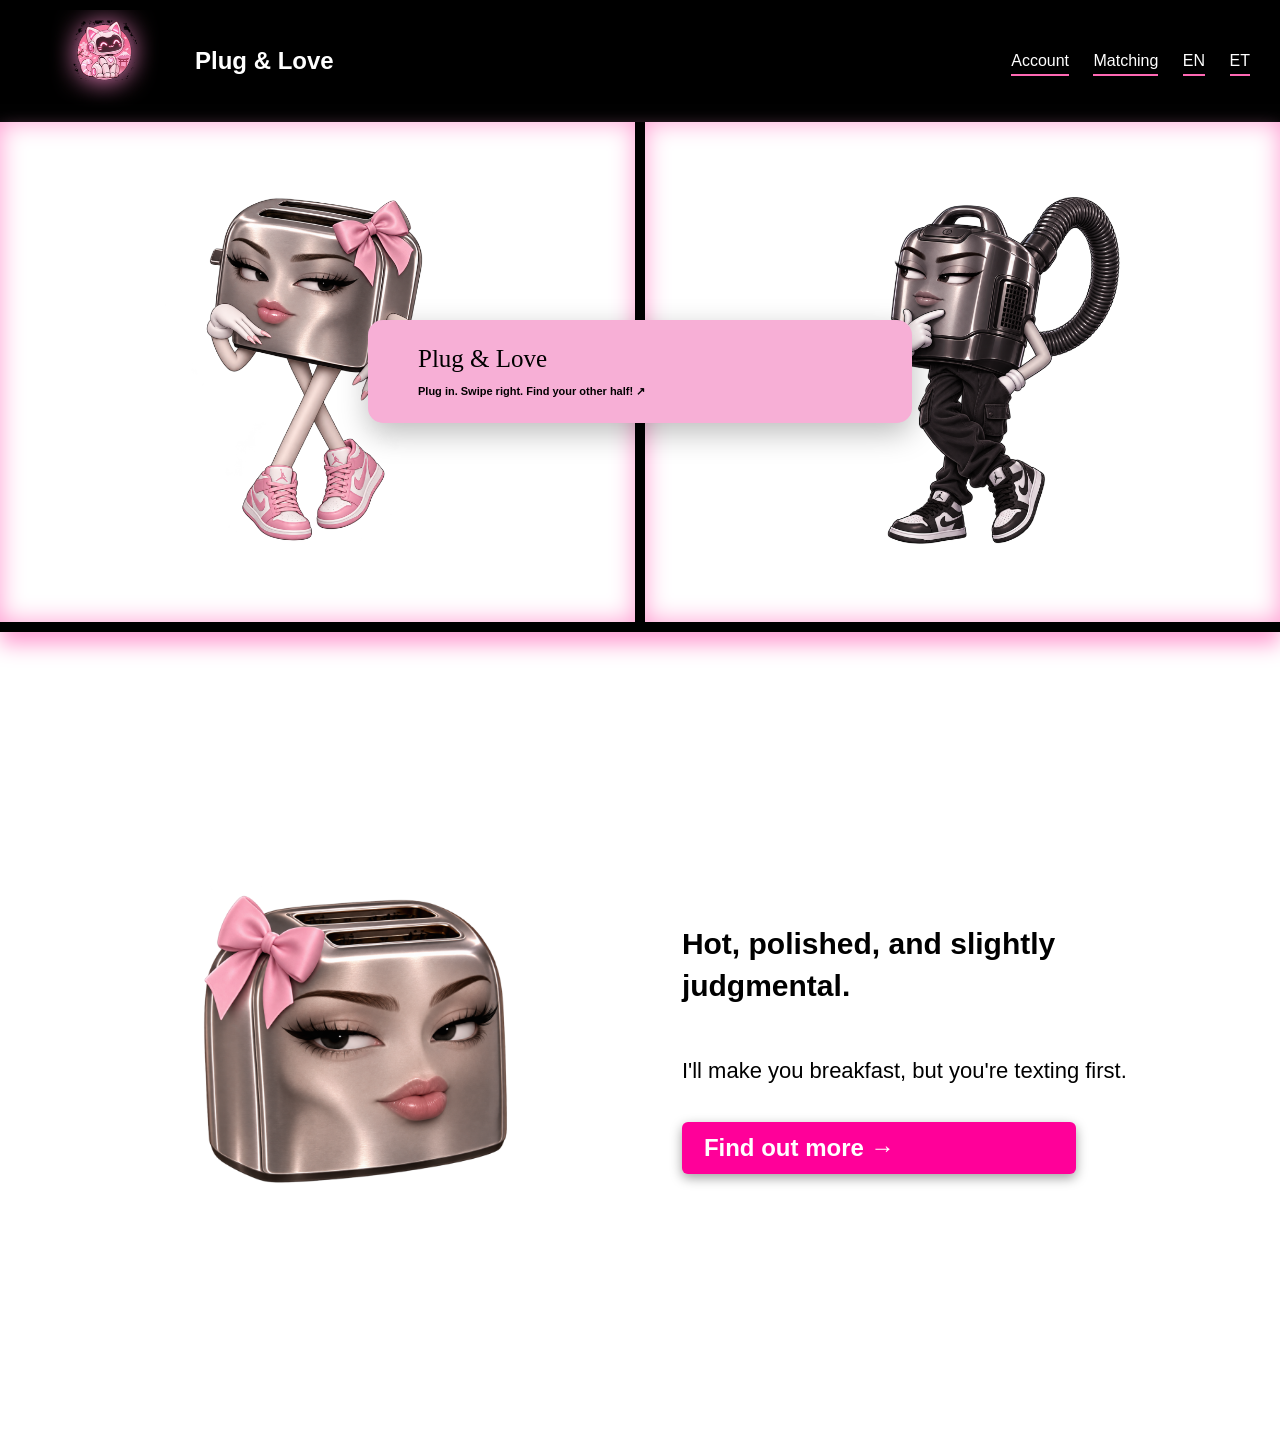
==== secondary.html @ b1e6660a "Second page done" ====
<!DOCTYPE html>
<html lang="en">
<head>
    <meta charset="UTF-8">
    <meta name="viewport" content="width=device-width, initial-scale=1.0">
    <title>Document</title>
    <link rel="stylesheet" href="style.css">
</head>

<body>
     <header>
    <img src="./pics/github_robot_cat_300px.png" alt="">
    <h1>Plug & Love</h1>
<nav>
    
</nav>
<nav>
    <a href="#">Account</a>
    <a href="#">Matching</a>
    <a href="#">EN</a>
    <a href="#">ET</a>
</nav>
</header>

<section class="hero">
    
    <div class="hero-left">
        <img src="./pics/bow.png" alt="">
    </div>

    <div class="hero-right">
        <img src="./pics/vacuum.png" alt="">
    </div>

    <div class="hero-center">
        <div class="pink-box">
            <h2>Plug & Love</h2>
            <p>Plug in. Swipe right. Find your other half! ↗ </p>
        </div>
    </div>
</section>


<section class="about">

        <div class="about-image">
            <img src="./pics/roaster.png" alt="Toaster face">
        </div>

        <div class="about-text">
            <h2>Hot, polished, and slightly judgmental.</h2>

            <p>
                I'll make you breakfast,
                but you're texting first.
            </p>

            <a href="#" class="pink-button">
                Find out more →
            </a>
        </div>

    </section>

</body>
</html>
---- style.css ----
header img {
    width: 150px;
    height: auto;
}
header {
    background-color: black;
}
h1 {
    color: white;
}
body {
    margin: 0;
    font-family: Arial, sans-serif;
}

header {
    background-color: black;
    padding: 10px 30px;
    display: flex;
    align-items: center;
    gap: 15px;
}

header nav {
    margin-left: auto;
}

header h1 {
    color: white;
    font-size: 24px;
}
.welcome {
    background-color: #ffb6d9;
    max-width: 600px;
    margin: 150px auto ;
    padding: 40px;
    border-radius: 20px;
    text-align: center;
}
.start-btn {
    display: block;
    margin: 20px auto;
    font-size: 24px;
padding: 12px 30px;
background-color: white;
color: black;
border-radius: 12px;
text-decoration: underline;
text-decoration-color: #ff69b4;
text-decoration-thickness: 4px;
text-underline-offset: 5px;
}
header nav a {
    color: white;
    text-decoration: none;
    margin-left: 20px;
    border-bottom: 2px solid #ff69b4;
    padding-bottom: 5px;
}
main {
    min-height: 100vh;
    background-image: url("./pics/Neon Mewing Appliance Couple 1.png");
    background-size: 100% auto;
    background-color: #120716;
background-position: center top;
    background-position: center;
    background-repeat: no-repeat;
    padding-top: 1px;
}

.hero {
    display: flex;
    position: relative;
    height: 500px;
    border-bottom: 10px solid black;
    box-shadow: 0 12px 20px #ff9ed2;
}

.hero-left, .hero-right {
    flex: 1;
    min-width: 0;
    display: flex;
    justify-content: center;
    align-items: center;
    box-shadow: inset 0 0 25px #ff9ed2;
}

.hero-left {
    border-right: 10px solid black;
}

.hero-left img, .hero-right img {
    width: 65%;
    max-height: 350px;
    object-fit: contain;
}

.hero-center {
    position: absolute;
    inset: 0;
    display: flex;
    justify-content: center;
    align-items: center;
    pointer-events: none;
}

.pink-box {
    background: #f7afd6;
    color: black;
    width: 544px;
    padding: 25px 50px;
    border-radius: 15px;
    box-shadow: 0 10px 30px #0004;
    box-sizing: border-box;
    z-index: 10;
    pointer-events: auto;
}

.pink-box h2 {
    color: black;
    font: 25px cursive;
    margin: 0 0 12px;
}

.pink-box p {
    color: black;
    font-size: 11px;
    font-weight: bold;
    margin: 0;
}




.about {
    min-height: 650px;
    display: flex;
    justify-content: space-around;
    align-items: center;
    gap: 60px;
    padding: 80px 8%;
}

.about-image {
    width: 45%;
    display: flex;
    justify-content: center;
}

.about-image img {
    width: 100%;
    max-width: 330px;
    object-fit: contain;
}

.about-text {
    width: 45%;
    display: flex;
    flex-direction: column;
    align-items: flex-start;
}

.about-text h2 {
    font-size: 30px;
    line-height: 1.4;
    margin-bottom: 25px;
}

.about-text p {
    font-size: 22px;
    line-height: 1.5;
    margin-bottom: 35px;
}


.pink-button {
    display: inline-block;
    background-color: #ff0099;
    color: white;
    padding: 12px 22px;
    width: 100%;
    max-width: 350px;

    text-decoration: none;
    font-size: 24px;
    font-weight: 600;
    border-radius: 6px;
    box-shadow: 0 4px 12px #00000060;
    transition: 0.3s;
}

.pink-button:hover {
    background-color: #d60081;
    transform: translateY(-3px);
}
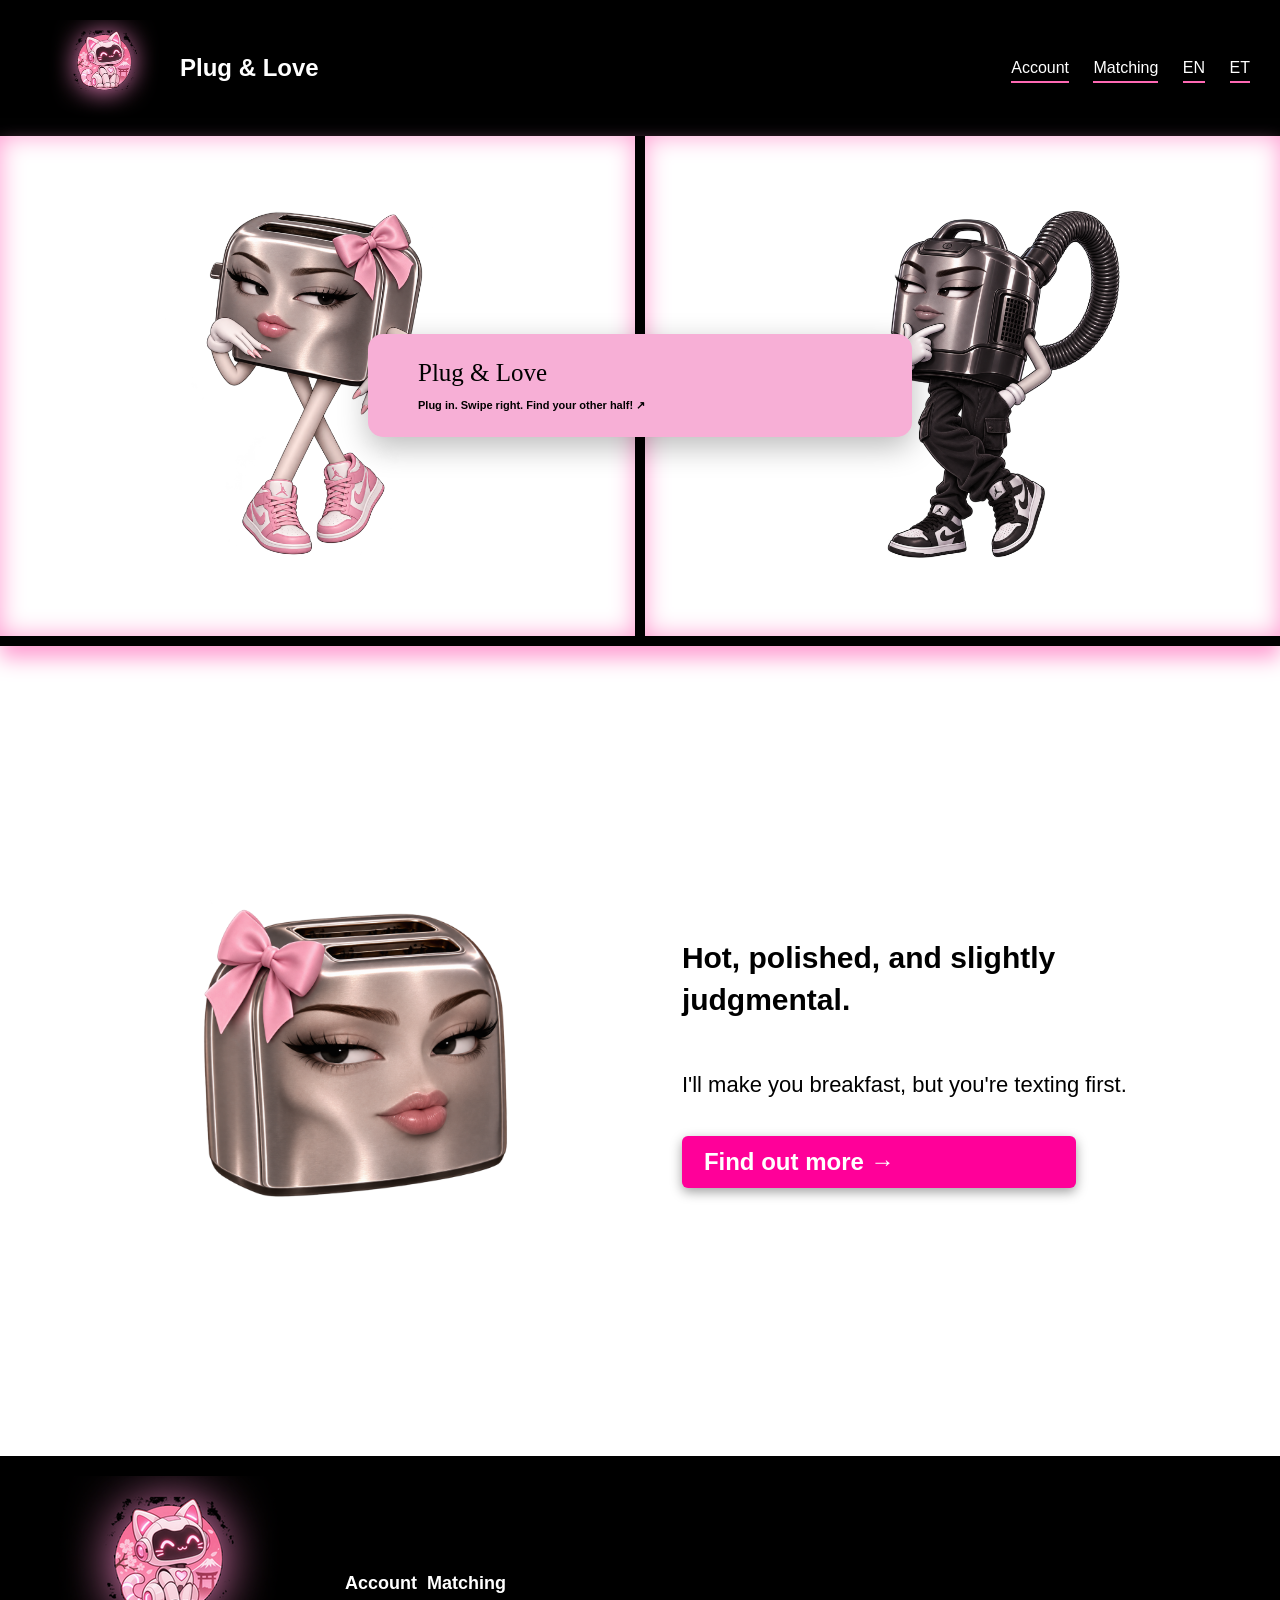
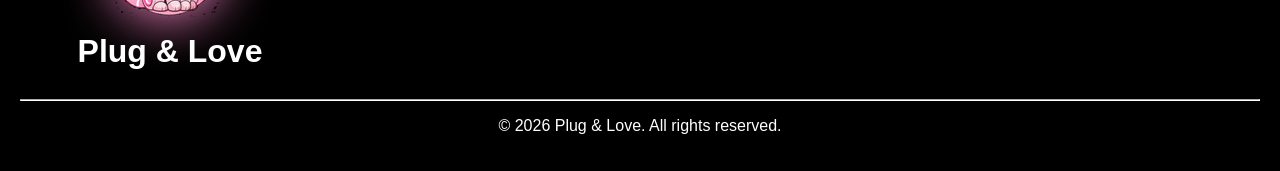
==== commit 224c285e: "Added header and footer to secondary.html" ====
--- a/secondary.html
+++ b/secondary.html
@@ -8,9 +8,11 @@
 </head>
 
 <body>
-     <header>
-    <img src="./pics/github_robot_cat_300px.png" alt="">
-    <h1>Plug & Love</h1>
+   <header>
+    <div class="header-logo">
+        <a href="index.html"><img src="./pics/github_robot_cat_300px.png" alt=""></a>
+        <h1>Plug & Love</h1>
+    </div>
 <nav>
     
 </nav>
@@ -61,6 +63,19 @@
         </div>
 
     </section>
-
+    <footer>
+    <div class="footer-elements">
+        <div class="footer-logo">
+            <a href="index.html"><img src="./pics/github_robot_cat_300px.png" alt="" class="logo"></a>
+            <h1>Plug & Love</h1>
+        </div>
+        <div class="footer-routing">
+            <a href=""><h1>Account</h1></a>
+            <a href=""><h1>Matching</h1></a>
+        </div>
+    </div>
+    <hr class="footer-line">
+    <p>© 2026 Plug & Love. All rights reserved.</p>
+</footer>
 </body>
 </html>
--- a/style.css
+++ b/style.css
@@ -1,12 +1,7 @@
 header img {
     width: 150px;
     height: auto;
-}
-header {
-    background-color: black;
-}
-h1 {
-    color: white;
+    margin-top: 10px;
 }
 body {
     margin: 0;
@@ -20,6 +15,10 @@
     align-items: center;
     gap: 15px;
 }
+.header-logo {
+    display: flex;
+    align-items: center;
+}
 
 header nav {
     margin-left: auto;
@@ -29,26 +28,35 @@
     color: white;
     font-size: 24px;
 }
+
+main.hero {
+    display: flex;
+    flex-direction: column;
+    justify-content: center;
+    }
 .welcome {
     background-color: #ffb6d9;
     max-width: 600px;
-    margin: 150px auto ;
+    margin: 0px auto ;
     padding: 40px;
-    border-radius: 20px;
     text-align: center;
+    color: black;
 }
 .start-btn {
     display: block;
-    margin: 20px auto;
+    margin: 5px auto;
     font-size: 24px;
-padding: 12px 30px;
-background-color: white;
-color: black;
-border-radius: 12px;
-text-decoration: underline;
-text-decoration-color: #ff69b4;
-text-decoration-thickness: 4px;
-text-underline-offset: 5px;
+    padding: 12px 30px;
+    background-color: white;
+    color: black;
+    border-radius: 12px;
+    text-decoration: underline;
+    text-decoration-color: #ff69b4;
+    text-decoration-thickness: 4px;
+    text-underline-offset: 5px;
+}
+.button-a {
+    text-decoration: none;
 }
 header nav a {
     color: white;
@@ -67,6 +75,61 @@
     background-repeat: no-repeat;
     padding-top: 1px;
 }
+footer {
+    background-color: black;
+    color: white;
+    padding: 20px;
+}
+.footer-elements {
+    display: flex;
+    flex-direction: row; 
+    align-items: center;
+    gap: 5px;
+    justify-content: flex-start;  
+}
+.footer-logo{
+    display: flex;
+    flex-direction: column;
+    align-items: center;
+}
+.logo {
+    overflow: hidden;
+
+}
+.footer-logo h1 {
+    margin-top: -50px;
+}
+.footer-elements a {
+    color: white;
+    text-decoration: none;
+}
+.footer-routing {
+    display: flex;
+    align-items: center;
+    gap: 30px;
+}
+.footer-routing {
+    display: flex;
+    flex-direction: row;
+    align-items: center;
+    gap: 10px;
+}
+
+.footer-routing h1 {
+    margin: 0;
+    font-size: 18px;
+}
+.footer-routing {
+margin-left: 20px;
+display: flex;
+}
+.footer-line {
+    border-color: white;
+    width: fill;
+}
+footer p {
+    text-align: center;
+}
 
 .hero {
     display: flex;
@@ -193,4 +256,3 @@
     background-color: #d60081;
     transform: translateY(-3px);
 }
-
